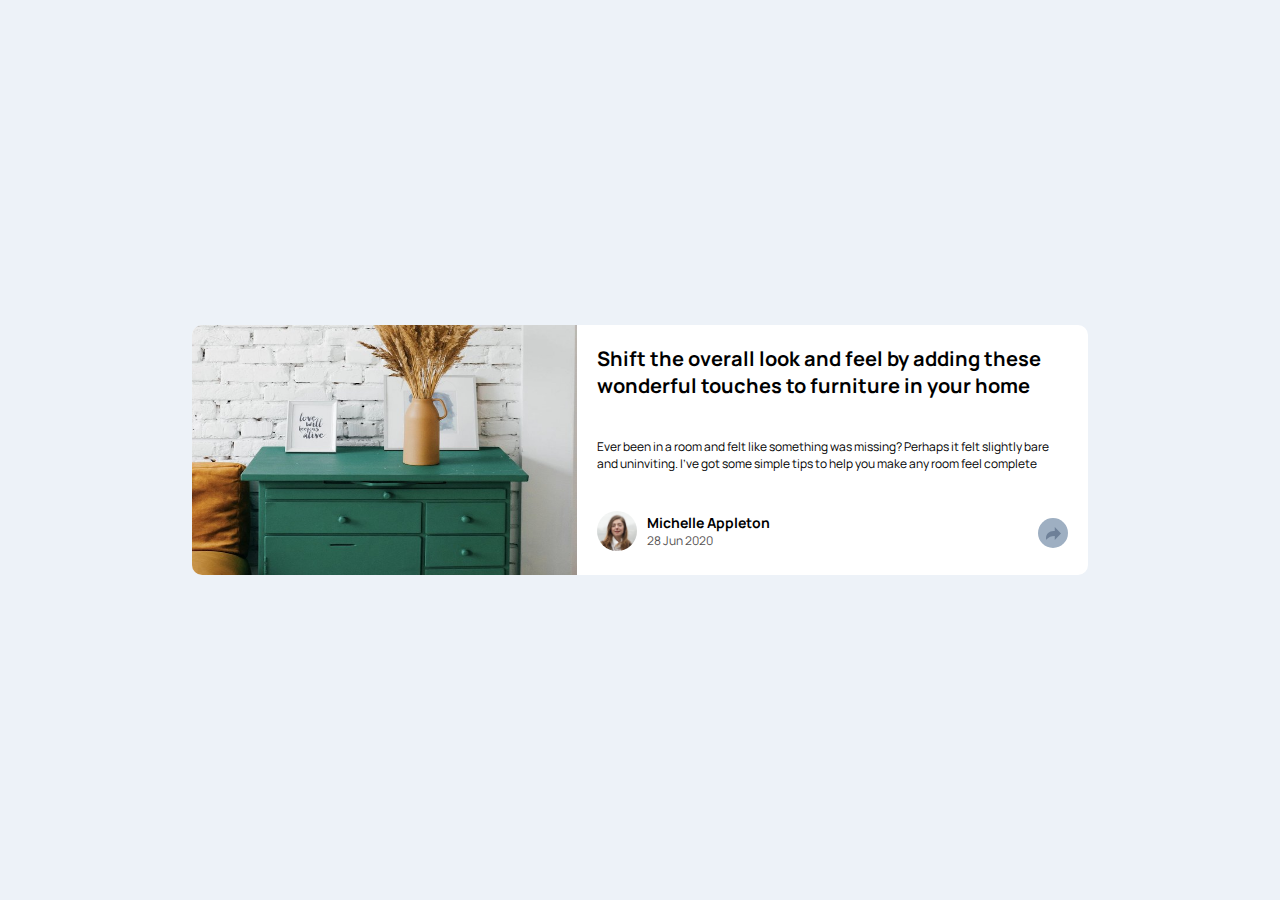
==== article-preview-component-master/index.html @ 4f718daa "artilce changes" ====
<!DOCTYPE html>
<html lang="en">

<head>
    <meta charset="UTF-8" />
    <meta name="viewport" content="width=device-width, initial-scale=1.0" />
    <!-- displays site properly based on user's device -->
    <link rel="stylesheet" href="style.css" />
    <link rel="icon" type="image/png" sizes="32x32" href="./images/favicon-32x32.png" />
    <link rel="preconnect" href="https://fonts.gstatic.com" />
    <link rel="preconnect" href="https://fonts.gstatic.com" />
    <script src="./script.js"></script>
    <link href="https://fonts.googleapis.com/css2?family=Manrope:wght@200;300&display=swap" rel="stylesheet" />
    <title>Frontend Mentor | Article preview component</title>

    <!-- Feel free to remove these styles or customise in your own stylesheet 👍 -->
</head>

<body>
    <div class="main">
        <div class="article">
            <div class="left">
                <img id="drawers" src="./images/drawers.jpg" alt="" />
            </div>
            <div class="right">
                <div class="title">
                    <h2>
                        Shift the overall look and feel by adding these wonderful touches to furniture in your home
                    </h2>
                </div>
                <div class="content">
                    Ever been in a room and felt like something was missing? Perhaps it felt slightly bare and uninviting. I’ve got some simple tips to help you make any room feel complete
                </div>
                <div id="share-hidden" class="author">
                    <div class="details">
                        <div class="prof-pic">
                            <img class="avatar" src="./images/avatar-michelle.jpg" alt="" />
                        </div>
                        <div class="col">
                            <div class="bold">Michelle Appleton</div>
                            <div class="date">28 Jun 2020</div>
                        </div>
                    </div>
                    <div class="share" onclick="share()">
                        <div class="share-icons tool-tip">
                            <span class="share-text">SHARE</span>
                            <img class="ml-3" src="./images/icon-facebook.svg" alt="" />
                            <img class="ml-3" src="./images/icon-twitter.svg" alt="" />
                            <img class="ml-3" src="./images/icon-pinterest.svg" alt="" />
                        </div>
                        <img id="share-icon" src="./images/icon-share.svg" alt="" />
                    </div>
                </div>
                <div id="share-bar" class="hide share-active">
                    <div class="flex-col">
                        <div class="share-icons">
                            <span class="share-text">SHARE</span>
                            <img class="ml-3" src="./images/icon-facebook.svg" alt="" />
                            <img class="ml-3" src="./images/icon-twitter.svg" alt="" />
                            <img class="ml-3" src="./images/icon-pinterest.svg" alt="" />
                        </div>
                        <div class="arrow">sds</div>
                    </div>

                    <div>
                        <div class="share" onclick="share()">
                            <img id="share-icon" src="./images/icon-share.svg" alt="" />
                        </div>
                    </div>
                </div>
            </div>
        </div>
    </div>
</body>

</html>

<!--  .  -->
---- article-preview-component-master/style.css ----
body {
    height: 100vh;
    margin: 0;
    background-color: rgb(237, 242, 248);
    font-family: "Manrope", sans-serif;
}

.main {
    height: 100%;
    width: 100%;
    display: flex;
    justify-content: center;
    align-items: center;
}

.content {
    font-size: 12px;
}

#drawers {
    height: 100%;
    width: 100%;
    border-radius: 10px 0px 0px 10px;
}

.left {
    width: 45%;
}

.right {
    width: 55%;
    display: flex;
    flex-direction: column;
    padding: 0px 20px 0px 20px;
    justify-content: space-around;
}

.date {
    font-size: 12px;
    color: #545050;
}

.bold {
    font-weight: bold;
    font-size: 14px;
}

h2 {
    font-size: 20px;
    margin: 0;
}

.article {
    display: flex;
    width: 70%;
    height: 250px;
    background-color: white;
    border-radius: 10px;
}

.author {
    display: flex;
    justify-content: space-between;
}

.col {
    display: flex;
    flex-direction: column;
    margin: 2px 0px 0px 10px;
}

.flex-col {
    display: flex;
    flex-direction: column;
}

.details {
    display: flex;
}

.avatar {
    height: 40px;
    width: 40px;
    border-radius: 50%;
}

.share {
    width: 30px;
    height: 30px;
    align-self: center;
    background: hsl(212, 23%, 69%);
    border-radius: 50%;
    display: flex;
    cursor: pointer;
    position: relative;
}

.tool-tip {
    visibility: hidden;
    width: auto;
    background-color: rgb(72, 84, 106);
    color: #fff;
    text-align: center;
    border-radius: 6px;
    padding: 15px 15px;
    position: absolute;
    z-index: 1;
    top: -50px;
    left: -250%;
}

#share-icon {
    display: block;
    margin: auto;
}

@media only screen and (min-width: 650px) {
    .share:hover .tool-tip {
        visibility: visible;
    }
}

@media only screen and (max-width: 650px) {
    .article {
        flex-direction: column;
        height: 80%;
    }
    .left {
        width: auto;
        border-radius: 10px 10px 0px 0px;
        height: 45%;
    }
    .right {
        width: auto;
        height: 55%;
        padding: 20px 20px 5px 20px;
    }
    #drawers {
        border-radius: 10px 10px 0px 0px;
    }
}

.hide {
    display: none !important;
}

.share-active {
    background: hsl(217, 19%, 35%);
    margin-left: -20px;
    margin-right: -20px;
    margin-bottom: -20px;
    border-radius: 0px 0px 10px 10px;
    display: flex;
    justify-content: space-between;
    padding: 20px;
}

.share-text {
    color: #d2c9c9;
    font-size: 12px;
    letter-spacing: 5px;
    align-self: center;
}

.ml-3 {
    margin-left: 10px;
    width: 20px;
    height: 20px;
    align-self: center;
}

.share-icons {
    display: flex;
}
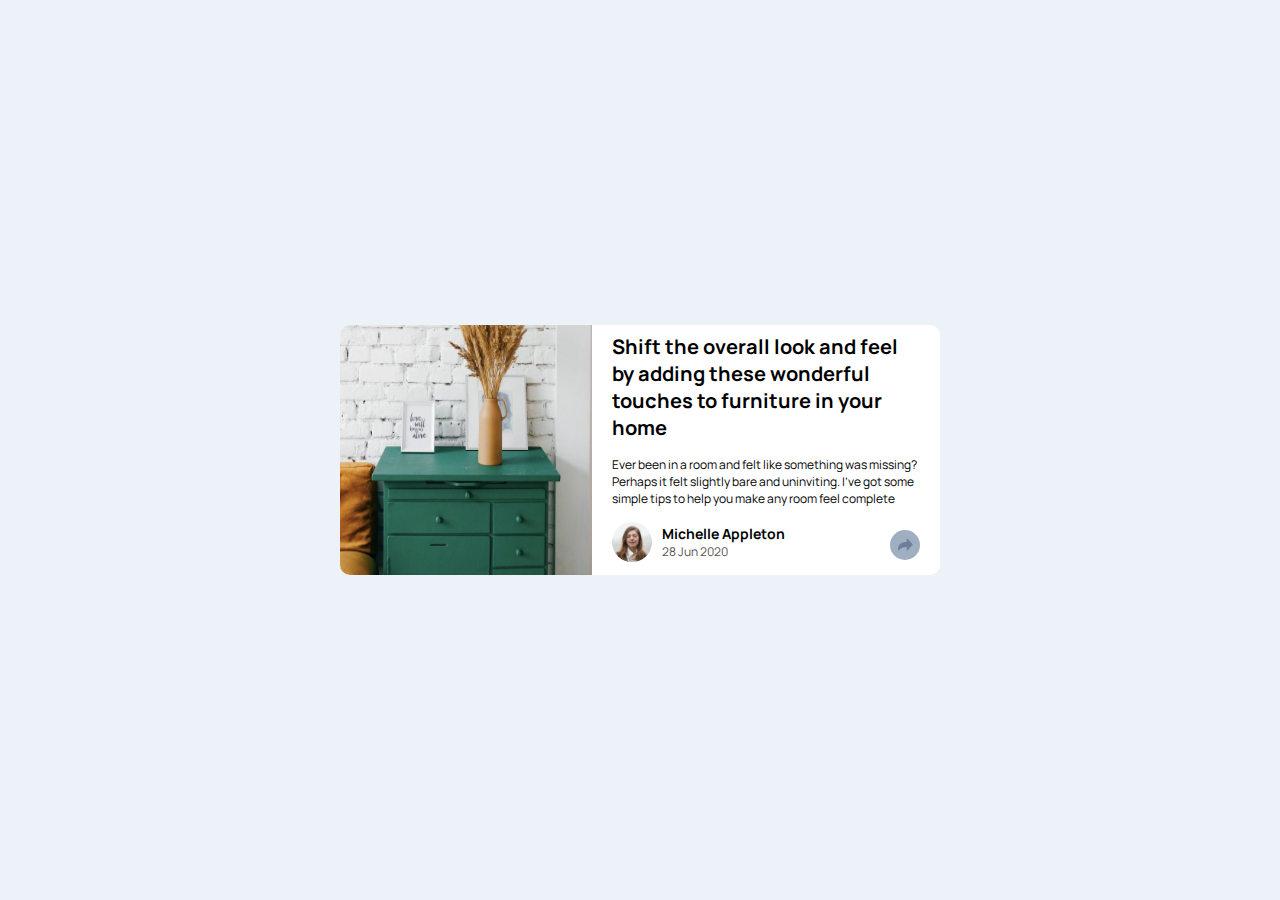
==== commit 1886077a: "added tooltip" ====
--- a/article-preview-component-master/index.html
+++ b/article-preview-component-master/index.html
@@ -42,26 +42,28 @@
                         </div>
                     </div>
                     <div class="share" onclick="share()">
-                        <div class="share-icons tool-tip">
-                            <span class="share-text">SHARE</span>
-                            <img class="ml-3" src="./images/icon-facebook.svg" alt="" />
-                            <img class="ml-3" src="./images/icon-twitter.svg" alt="" />
-                            <img class="ml-3" src="./images/icon-pinterest.svg" alt="" />
+                        <div class="tooltip-wrapper">
+                            <div class="flex-col tool-tip">
+                                <div class="flex-row">
+                                    <span class="share-text">SHARE</span>
+                                    <img class="ml-3" src="./images/icon-facebook.svg" alt="" />
+                                    <img class="ml-3" src="./images/icon-twitter.svg" alt="" />
+                                    <img class="ml-3" src="./images/icon-pinterest.svg" alt="" />
+                                </div>
+                            </div>
+                            <div class="triangle"></div>
                         </div>
+
                         <img id="share-icon" src="./images/icon-share.svg" alt="" />
                     </div>
                 </div>
                 <div id="share-bar" class="hide share-active">
-                    <div class="flex-col">
-                        <div class="share-icons">
-                            <span class="share-text">SHARE</span>
-                            <img class="ml-3" src="./images/icon-facebook.svg" alt="" />
-                            <img class="ml-3" src="./images/icon-twitter.svg" alt="" />
-                            <img class="ml-3" src="./images/icon-pinterest.svg" alt="" />
-                        </div>
-                        <div class="arrow">sds</div>
+                    <div class="share-icons">
+                        <span class="share-text">SHARE</span>
+                        <img class="ml-3" src="./images/icon-facebook.svg" alt="" />
+                        <img class="ml-3" src="./images/icon-twitter.svg" alt="" />
+                        <img class="ml-3" src="./images/icon-pinterest.svg" alt="" />
                     </div>
-
                     <div>
                         <div class="share" onclick="share()">
                             <img id="share-icon" src="./images/icon-share.svg" alt="" />
--- a/article-preview-component-master/style.css
+++ b/article-preview-component-master/style.css
@@ -96,17 +96,32 @@
 }
 
 .tool-tip {
-    visibility: hidden;
     width: auto;
     background-color: rgb(72, 84, 106);
     color: #fff;
     text-align: center;
     border-radius: 6px;
     padding: 15px 15px;
+}
+
+.tooltip-wrapper {
+    visibility: hidden;
     position: absolute;
     z-index: 1;
-    top: -50px;
+    top: -60px;
     left: -250%;
+}
+
+.triangle {
+    width: 0;
+    height: 0;
+    border-left: 10px solid transparent;
+    border-right: 10px solid transparent;
+    border-top: 10px solid #48546a;
+    /* display: flex; */
+    /* justify-content: center; */
+    /* left: 24px; */
+    margin: auto;
 }
 
 #share-icon {
@@ -115,8 +130,11 @@
 }
 
 @media only screen and (min-width: 650px) {
-    .share:hover .tool-tip {
+    .share:hover .tooltip-wrapper {
         visibility: visible;
+    }
+    .article {
+        width: 600px;
     }
 }
 
@@ -124,6 +142,7 @@
     .article {
         flex-direction: column;
         height: 80%;
+        width: 70%;
     }
     .left {
         width: auto;
@@ -171,4 +190,8 @@
 
 .share-icons {
     display: flex;
+}
+
+.flex-row {
+    display: flex;
 }